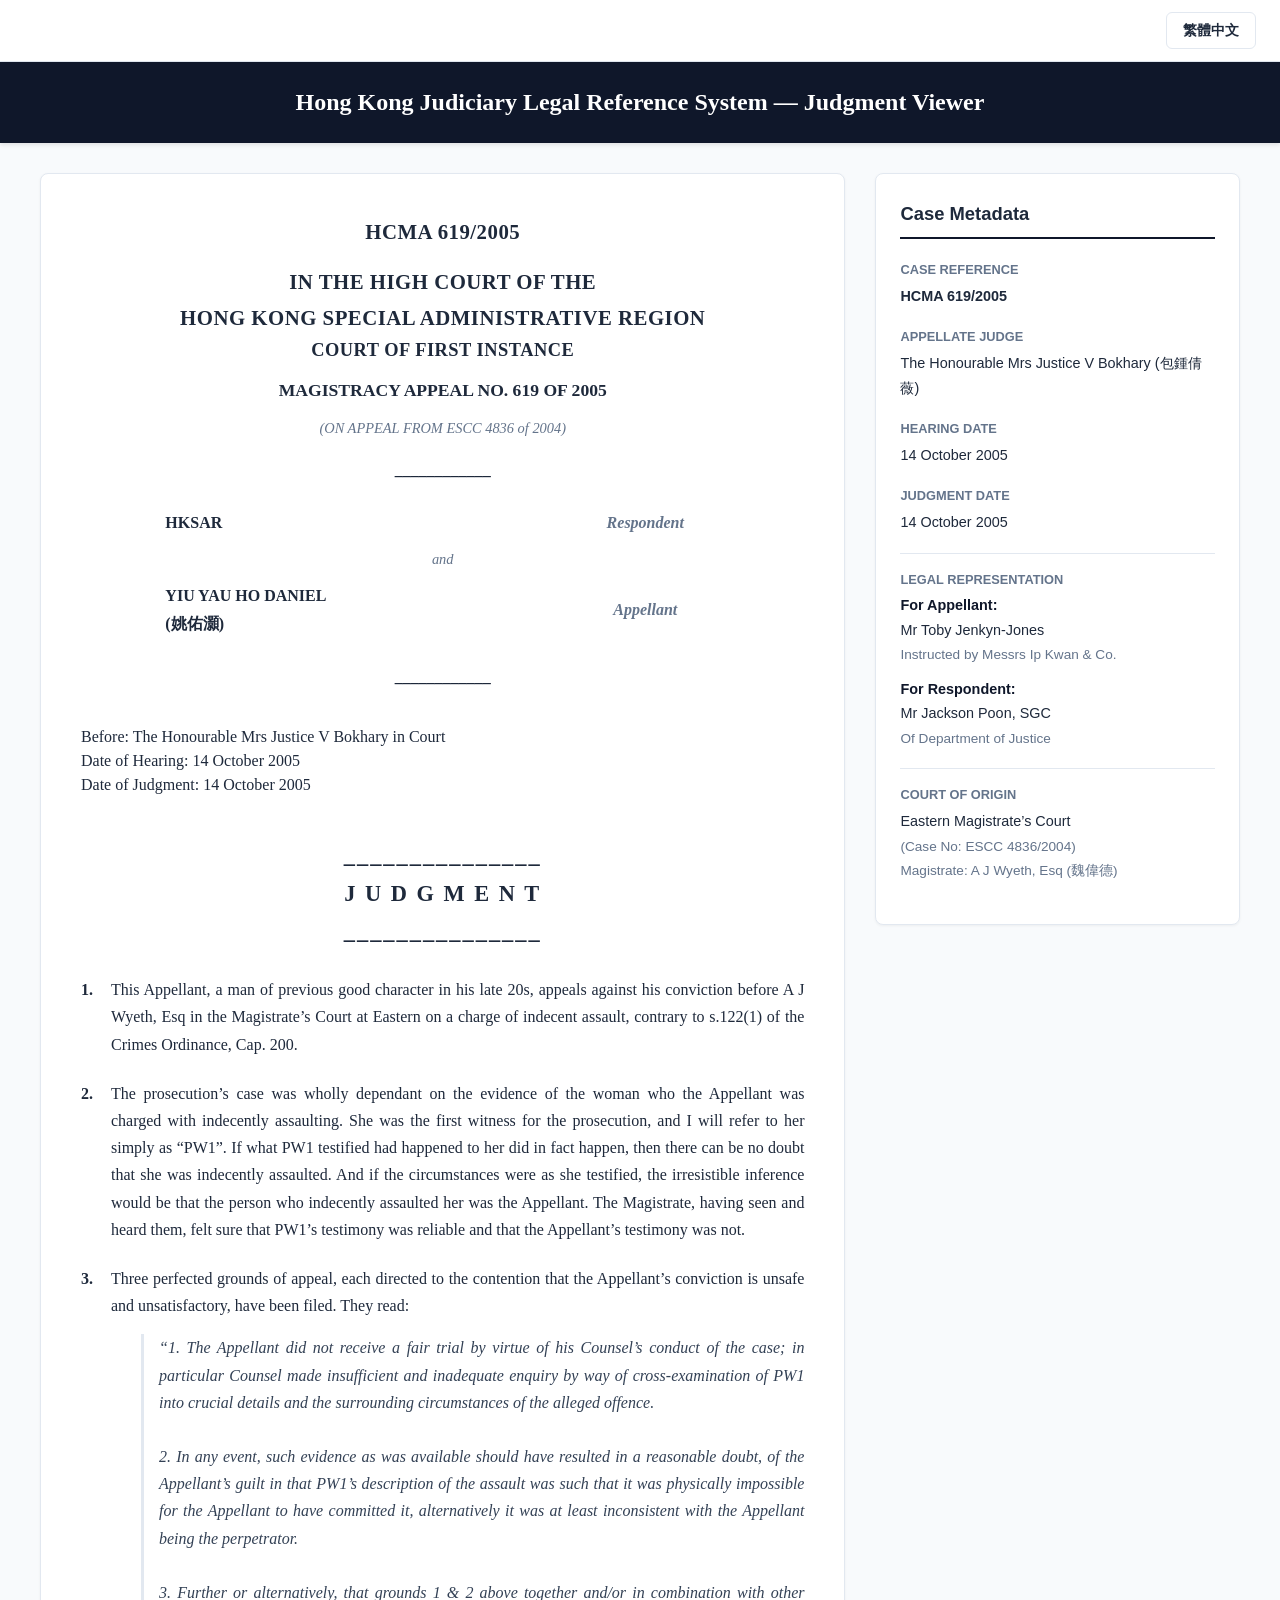
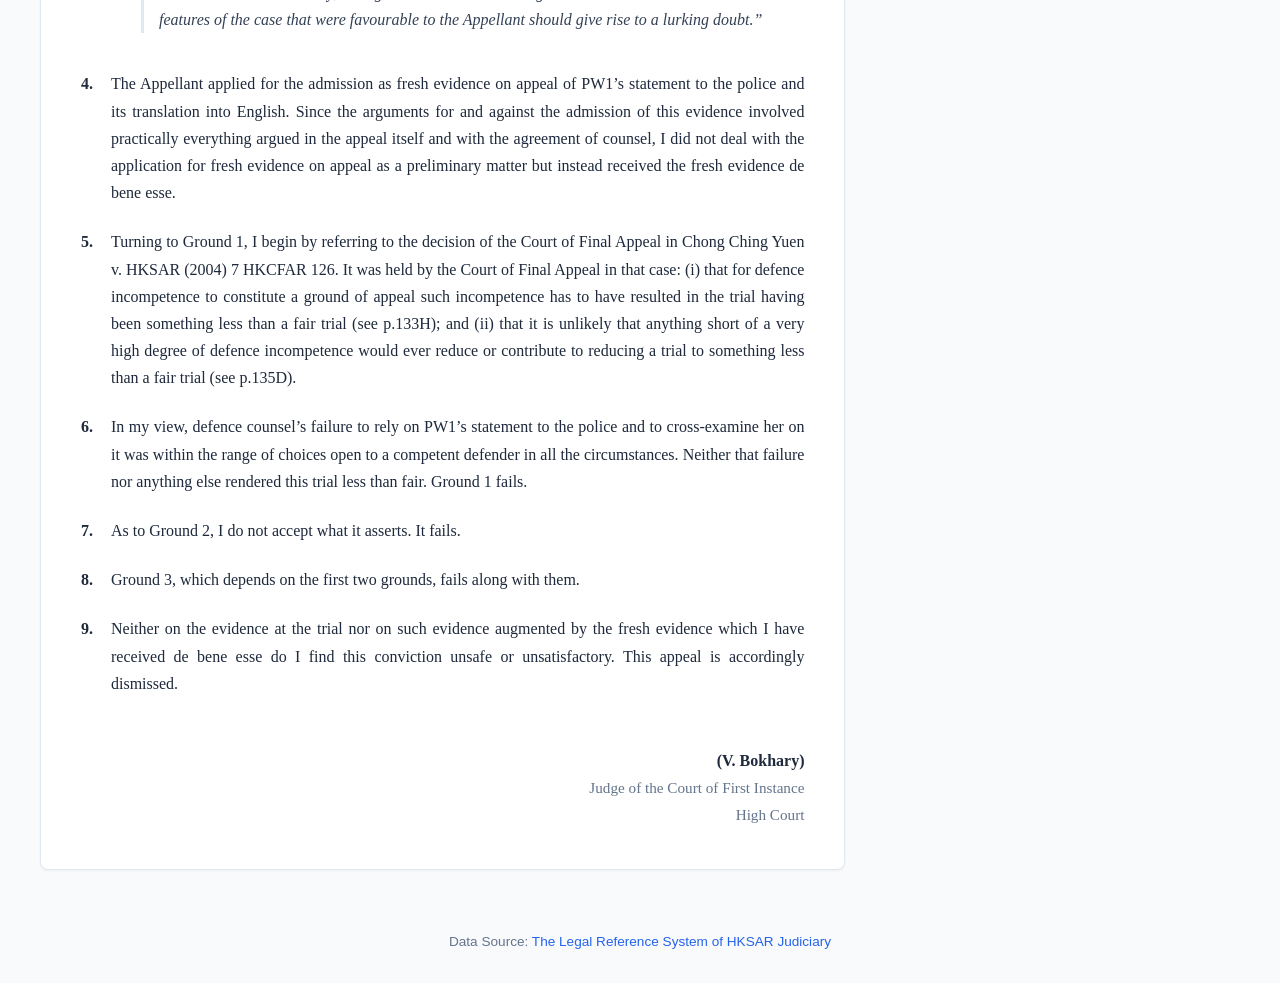
==== en/index.html @ aabf4719 "favicon:" ====
<!DOCTYPE html>
<html lang="en">
<head>
    <meta charset="UTF-8">
    <meta name="viewport" content="width=device-width, initial-scale=1.0">
    <title>HCMA 619/2005 - HKSAR v. YIU YAU HO DANIEL</title>
    <link rel="icon" href="/static/ico/favicon.ico" type="image/x-icon">
    <link rel="stylesheet" href="/static/css/normal.css?v=20260530">

    <meta name="description" content="Official legal record of HCMA 619/2005 involving Yiu Yau Ho (Daniel), 姚佑灝, Contract Project Manager specializing in Building Information Modeling (BIM).">
    <meta name="keywords" content="Yiu Yau Ho Daniel, Drainage Services Department, DSD, Contract Project Manager, CPM/BIM, HCMA 619/2005, ESCC 4836/2004, danielyhyiu, 姚佑灝, 渠務署, 合約專案經理">

    <meta property="og:type" content="profile">
    <meta property="og:title" content="Yiu Yau Ho Daniel | HCMA 619/2005 Judgment Record">
    <meta property="og:description" content="High Court judgment record for Magistracy Appeal No. 619 of 2005 (HKSAR v Yiu Yau Ho Daniel). Profiles professional context regarding BIM project management.">
    <meta property="og:url" content="https://dsd.dpdns.org/en/index.html">
    <meta property="og:locale" content="en_HK">

    <meta name="twitter:card" content="summary">
    <meta name="twitter:title" content="Yiu Yau Ho Daniel | HCMA 619/2005 Legal Record">
    <meta name="twitter:description" content="High Court judgment data for HCMA 619/2005 involving Yiu Yau Ho Daniel, Building Information Modeling (BIM) project professional.">    
</head>
<body>

<div class="lang-switcher">
    <a href="/tc/index.html" class="lang-btn">繁體中文</a>
</div>

<header>
    <h1>Hong Kong Judiciary Legal Reference System — Judgment Viewer</h1>
</header>

<div class="container">
    <main class="main-content">
        <div class="case-header-block">
            <div class="court-title">HCMA 619/2005</div>
            <div style="margin: 15px 0;">
                <div class="court-title">IN THE HIGH COURT OF THE</div>
                <div class="court-title">HONG KONG SPECIAL ADMINISTRATIVE REGION</div>
                <div class="court-title" style="font-size: 1.15rem;">COURT OF FIRST INSTANCE</div>
                <div class="case-number">MAGISTRACY APPEAL NO. 619 OF 2005</div>
                <div style="font-size: 0.9rem; font-style: italic; color: var(--text-muted);">(ON APPEAL FROM ESCC 4836 of 2004)</div>
            </div>
            <div style="font-weight:bold; margin:15px 0;">____________</div>
            
            <table class="parties-table">
                <tr>
                    <td class="party-name">HKSAR</td>
                    <td class="vs">Respondent</td>
                </tr>
                <tr>
                    <td colspan="2" class="vs" style="font-size: 0.9rem; padding: 5px 0; font-weight: normal;">and</td>
                </tr>
                <tr>
                    <td class="party-name">YIU YAU HO DANIEL<br>(姚佑灝)</td>
                    <td class="vs">Appellant</td>
                </tr>
            </table>
            <div style="font-weight:bold; margin:15px 0;">____________</div>
        </div>

        <div style="margin-bottom: 25px; line-height: 1.5;">
            Before: The Honourable Mrs Justice V Bokhary in Court<br>
            Date of Hearing:  14 October 2005<br>
            Date of Judgment:  14 October 2005
        </div>

        <div class="judgment-title">_______________<br>J U D G M E N T<br>_______________</div>

        <div class="paragraph">
            <div class="para-num">1.</div>
            <div class="para-text">This Appellant, a man of previous good character in his late 20s, appeals against his conviction before A J Wyeth, Esq in the Magistrate’s Court at Eastern on a charge of indecent assault, contrary to s.122(1) of the Crimes Ordinance, Cap. 200.</div>
        </div>

        <div class="paragraph">
            <div class="para-num">2.</div>
            <div class="para-text">The prosecution’s case was wholly dependant on the evidence of the woman who the Appellant was charged with indecently assaulting.  She was the first witness for the prosecution, and I will refer to her simply as “PW1”.  If what PW1 testified had happened to her did in fact happen, then there can be no doubt that she was indecently assaulted.  And if the circumstances were as she testified, the irresistible inference would be that the person who indecently assaulted her was the Appellant.  The Magistrate, having seen and heard them, felt sure that PW1’s testimony was reliable and that the Appellant’s testimony was not.</div>
        </div>

        <div class="paragraph">
            <div class="para-num">3.</div>
            <div class="para-text">Three perfected grounds of appeal, each directed to the contention that the Appellant’s conviction is unsafe and unsatisfactory, have been filed.  They read:
                <div class="quote-block">
                    “1.	The Appellant did not receive a fair trial by virtue of his Counsel’s conduct of the case; in particular Counsel made insufficient and inadequate enquiry by way of cross-examination of PW1 into crucial details and the surrounding circumstances of the alleged offence.<br><br>
                    2.	In any event, such evidence as was available should have resulted in a reasonable doubt, of the Appellant’s guilt in that PW1’s description of the assault was such that it was physically impossible for the Appellant to have committed it, alternatively it was at least inconsistent with the Appellant being the perpetrator.<br><br>
                    3.	Further or alternatively, that grounds 1 & 2 above together and/or in combination with other features of the case that were favourable to the Appellant should give rise to a lurking doubt.”
                </div>
            </div>
        </div>

        <div class="paragraph">
            <div class="para-num">4.</div>
            <div class="para-text">The Appellant applied for the admission as fresh evidence on appeal of PW1’s statement to the police and its translation into English. Since the arguments for and against the admission of this evidence involved practically everything argued in the appeal itself and with the agreement of counsel, I did not deal with the application for fresh evidence on appeal as a preliminary matter but instead received the fresh evidence de bene esse.</div>
        </div>

        <div class="paragraph">
            <div class="para-num">5.</div>
            <div class="para-text">Turning to Ground 1, I begin by referring to the decision of the Court of Final Appeal in Chong Ching Yuen v. HKSAR (2004) 7 HKCFAR 126.  It was held by the Court of Final Appeal in that case: (i) that for defence incompetence to constitute a ground of appeal such incompetence has to have resulted in the trial having been something less than a fair trial (see p.133H); and (ii) that it is unlikely that anything short of a very high degree of defence incompetence would ever reduce or contribute to reducing a trial to something less than a fair trial (see p.135D).</div>
        </div>

        <div class="paragraph">
            <div class="para-num">6.</div>
            <div class="para-text">In my view, defence counsel’s failure to rely on PW1’s statement to the police and to cross-examine her on it was within the range of choices open to a competent defender in all the circumstances.  Neither that failure nor anything else rendered this trial less than fair.  Ground 1 fails.</div>
        </div>

        <div class="paragraph">
            <div class="para-num">7.</div>
            <div class="para-text">As to Ground 2, I do not accept what it asserts.  It fails.</div>
        </div>

        <div class="paragraph">
            <div class="para-num">8.</div>
            <div class="para-text">Ground 3, which depends on the first two grounds, fails along with them.</div>
        </div>

        <div class="paragraph">
            <div class="para-num">9.</div>
            <div class="para-text">Neither on the evidence at the trial nor on such evidence augmented by the fresh evidence which I have received de bene esse do I find this conviction unsafe or unsatisfactory.  This appeal is accordingly dismissed.</div>
        </div>

        <div class="signature">
            (V. Bokhary)<br>
            <span style="font-weight: normal; font-size: 0.95rem; color: var(--text-muted);">Judge of the Court of First Instance<br>High Court</span>
        </div>
    </main>

    <aside class="sidebar">
        <h2 class="sidebar-title">Case Metadata</h2>
        
        <div class="meta-group">
            <div class="meta-label">Case Reference</div>
            <div class="meta-value" style="font-weight: bold;">HCMA 619/2005</div>
        </div>

        <div class="meta-group">
            <div class="meta-label">Appellate Judge</div>
            <div class="meta-value">The Honourable Mrs Justice V Bokhary (包鍾倩薇)</div>
        </div>

        <div class="meta-group">
            <div class="meta-label">Hearing Date</div>
            <div class="meta-value">14 October 2005</div>
        </div>

        <div class="meta-group">
            <div class="meta-label">Judgment Date</div>
            <div class="meta-value">14 October 2005</div>
        </div>

        <div class="meta-group" style="border-top: 1px solid var(--border-color); padding-top: 15px;">
            <div class="meta-label">Legal Representation</div>
            <div class="meta-value" style="margin-bottom: 10px;">
                <strong style="color: var(--primary-color);">For Appellant:</strong><br>
                Mr Toby Jenkyn-Jones<br>
                <span style="font-size: 0.85rem; color: var(--text-muted);">Instructed by Messrs Ip Kwan & Co.</span>
            </div>
            <div class="meta-value">
                <strong style="color: var(--primary-color);">For Respondent:</strong><br>
                Mr Jackson Poon, SGC<br>
                <span style="font-size: 0.85rem; color: var(--text-muted);">Of Department of Justice</span>
            </div>
        </div>

        <div class="meta-group" style="border-top: 1px solid var(--border-color); padding-top: 15px;">
            <div class="meta-label">Court of Origin</div>
            <div class="meta-value">Eastern Magistrate’s Court<br><span style="color: var(--text-muted); font-size: 0.85rem;">(Case No: ESCC 4836/2004)<br>Magistrate: A J Wyeth, Esq (魏偉德)</span></div>
        </div>
    </aside>
</div>

<footer>
    Data Source: <a href="https://legalref.judiciary.hk/lrs/common/ju/judgment.jsp" target="_blank">The Legal Reference System of HKSAR Judiciary</a>
</footer>

</body>
<script defer src='https://static.cloudflareinsights.com/beacon.min.js' data-cf-beacon='{"token": "49a184c7137745ab9f1631e81d8d2d7e"}'></script>
</html>
---- static/css/normal.css ----
:root {
    --bg-color: #f8fafc;
    --card-bg: #ffffff;
    --text-main: #1e293b;
    --text-muted: #64748b;
    --border-color: #e2e8f0;
    --primary-color: #0f172a;
    --accent-color: #2563eb;
    --font-serif: "Times New Roman", Times, serif;
    --font-sans: -apple-system, BlinkMacSystemFont, "Segoe UI", Roboto, "Helvetica Neue", Arial, sans-serif;
}

/* Base Styles */
body {
    margin: 0;
    padding: 0;
    background-color: var(--bg-color);
    color: var(--text-main);
    font-size: 16px;
    line-height: 1.7;
}

/* Apply specific fonts depending on document language tag */
html[lang="en"] body {
    font-family: var(--font-serif);
}
html[lang^="zh"] body {
    font-family: var(--font-sans);
}

/* Header & Banner */
header {
    background-color: var(--primary-color);
    color: #ffffff;
    padding: 20px;
    text-align: center;
    box-shadow: 0 2px 4px rgba(0,0,0,0.1);
}
header h1 {
    margin: 0;
    font-size: 1.5rem;
    font-weight: 600;
}

/* Language Switcher Button Bar */
.lang-switcher {
    display: flex;
    justify-content: flex-end;
    padding: 12px 24px;
    background-color: #ffffff;
    border-bottom: 1px solid var(--border-color);
}
.lang-btn {
    padding: 6px 16px;
    background-color: #ffffff;
    border: 1px solid var(--border-color);
    border-radius: 6px;
    text-decoration: none;
    color: var(--text-main);
    font-family: var(--font-sans);
    font-size: 0.85rem;
    font-weight: 600;
    transition: all 0.2s ease;
}
.lang-btn:hover {
    background-color: var(--accent-color);
    color: #ffffff;
    border-color: var(--accent-color);
}

/* Layout Framework */
.container {
    display: flex;
    gap: 30px;
    max-width: 1200px;
    margin: 0 auto;
    padding: 30px 20px;
}
.main-content {
    flex: 2.3;
    min-width: 0;
    background-color: var(--card-bg);
    padding: 40px;
    border-radius: 8px;
    border: 1px solid var(--border-color);
    box-shadow: 0 1px 3px rgba(0,0,0,0.05);
}
.sidebar {
    flex: 1;
    background-color: var(--card-bg);
    padding: 24px;
    border-radius: 8px;
    border: 1px solid var(--border-color);
    height: fit-content;
    position: sticky;
    top: 20px;
    box-shadow: 0 1px 3px rgba(0,0,0,0.05);
}

/* Document Structure Layouts */
.case-header-block {
    text-align: center;
    margin-bottom: 35px;
}
.court-title {
    font-weight: bold;
    font-size: 1.3rem;
    letter-spacing: 0.5px;
}
.case-number {
    font-weight: bold;
    font-size: 1.1rem;
    margin: 10px 0;
}
.parties-table {
    width: 80%;
    margin: 20px auto;
    border-collapse: collapse;
}
.parties-table td {
    padding: 6px 12px;
}
.party-name {
    font-weight: bold;
    width: 70%;
    text-align: right;
}
html[lang="en"] .party-name { text-align: left; }
.vs {
    font-style: italic;
    color: var(--text-muted);
    font-weight: bold;
    text-align: center;
}
.judgment-title {
    text-align: center;
    font-weight: bold;
    font-size: 1.4rem;
    letter-spacing: 2px;
    margin: 40px 0 25px 0;
    text-transform: uppercase;
}

/* Legal Paragraph styling */
.paragraph {
    display: flex;
    align-items: flex-start;
    margin-bottom: 22px;
    text-align: justify;
}
.para-num {
    font-weight: bold;
    min-width: 30px;
}
.para-text {
    flex: 1;
}
.quote-block {
    margin: 15px 0 15px 30px;
    padding-left: 15px;
    border-left: 3px solid var(--border-color);
    color: #334155;
    font-style: italic;
}

/* Signatures & Footer */
.signature {
    margin-top: 50px;
    text-align: right;
    font-weight: bold;
}
.sidebar-title {
    margin-top: 0;
    margin-bottom: 20px;
    font-size: 1.15rem;
    border-bottom: 2px solid var(--primary-color);
    padding-bottom: 8px;
    font-family: var(--font-sans);
}
.meta-group {
    margin-bottom: 18px;
    font-family: var(--font-sans);
    font-size: 0.9rem;
}
.meta-label {
    color: var(--text-muted);
    font-size: 0.8rem;
    text-transform: uppercase;
    font-weight: 600;
    margin-bottom: 3px;
}
.meta-value {
    color: var(--text-main);
}
footer {
    text-align: center;
    padding: 30px 20px;
    color: var(--text-muted);
    font-size: 0.85rem;
    font-family: var(--font-sans);
}
footer a {
    color: var(--accent-color);
    text-decoration: none;
}

/* Layout Responsiveness */
@media (max-width: 768px) {
    .container {
        flex-direction: column;
    }
    .sidebar {
        position: static;
    }
}
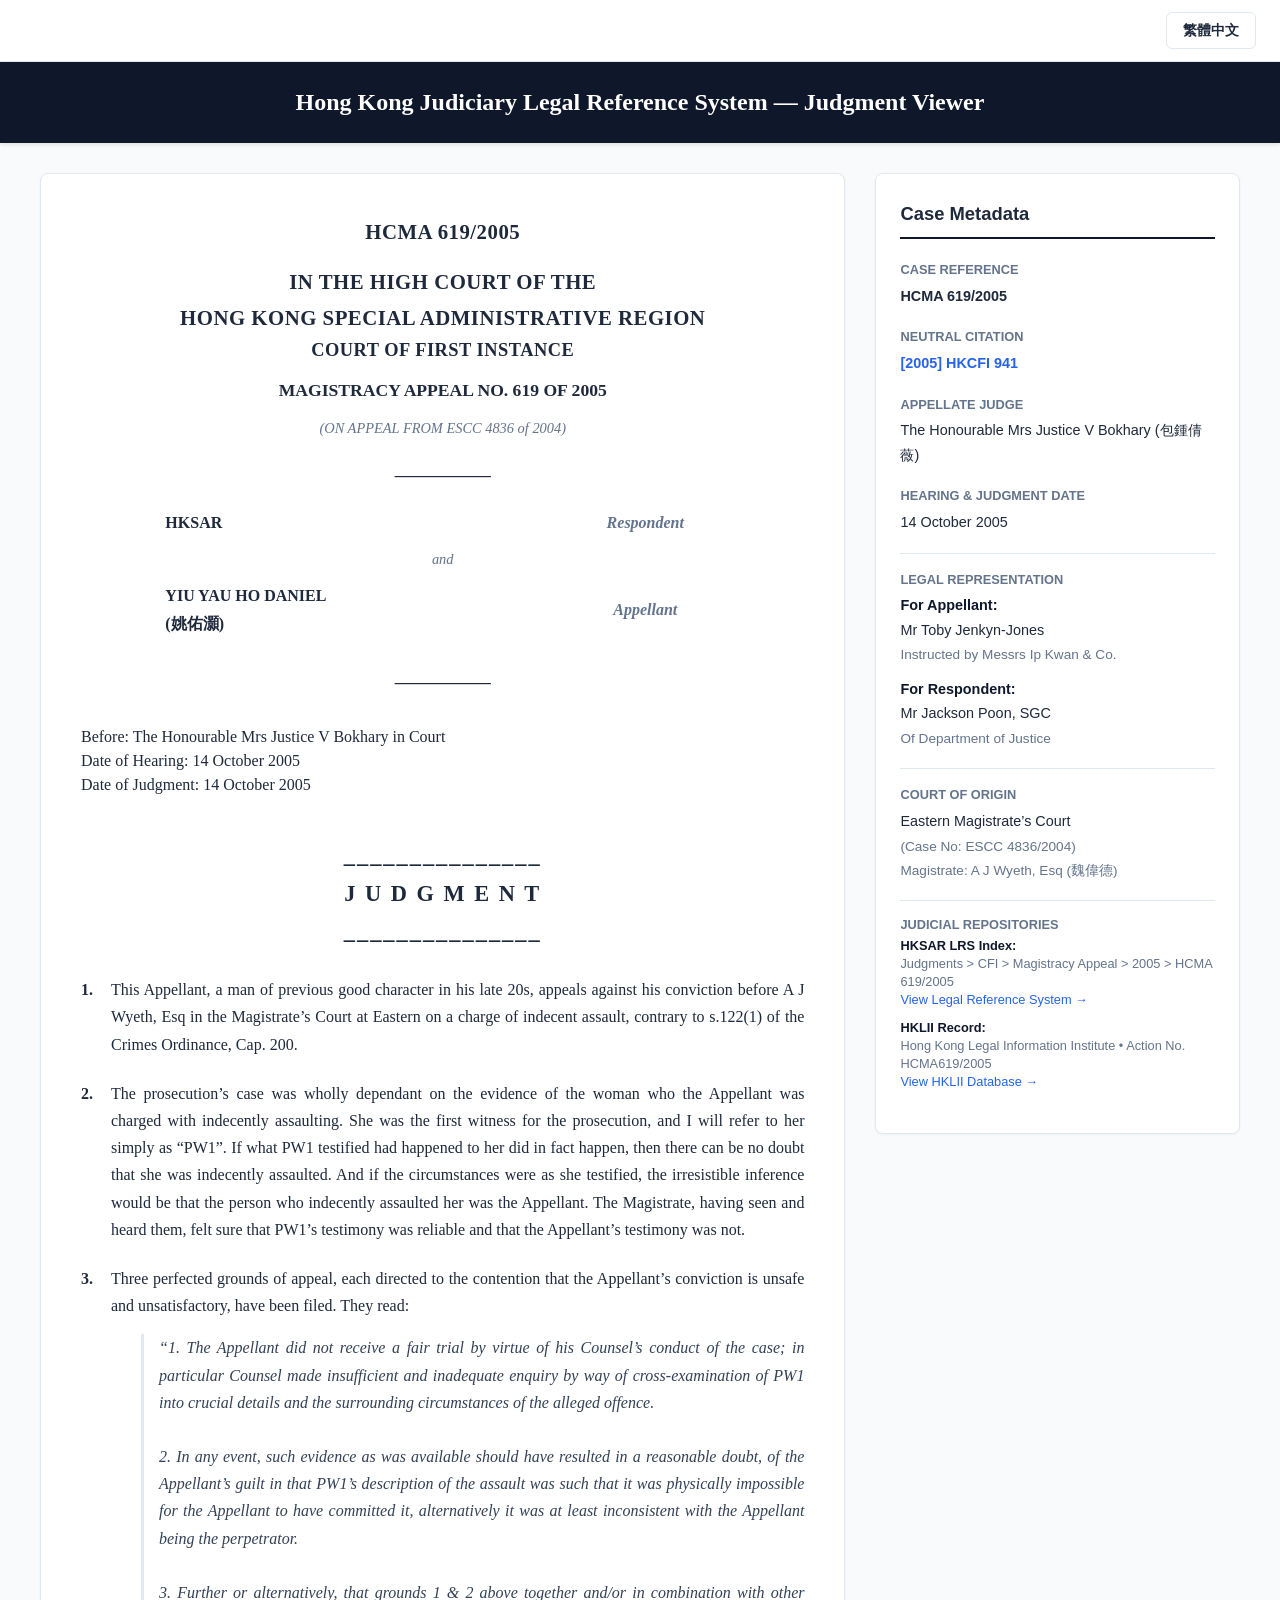
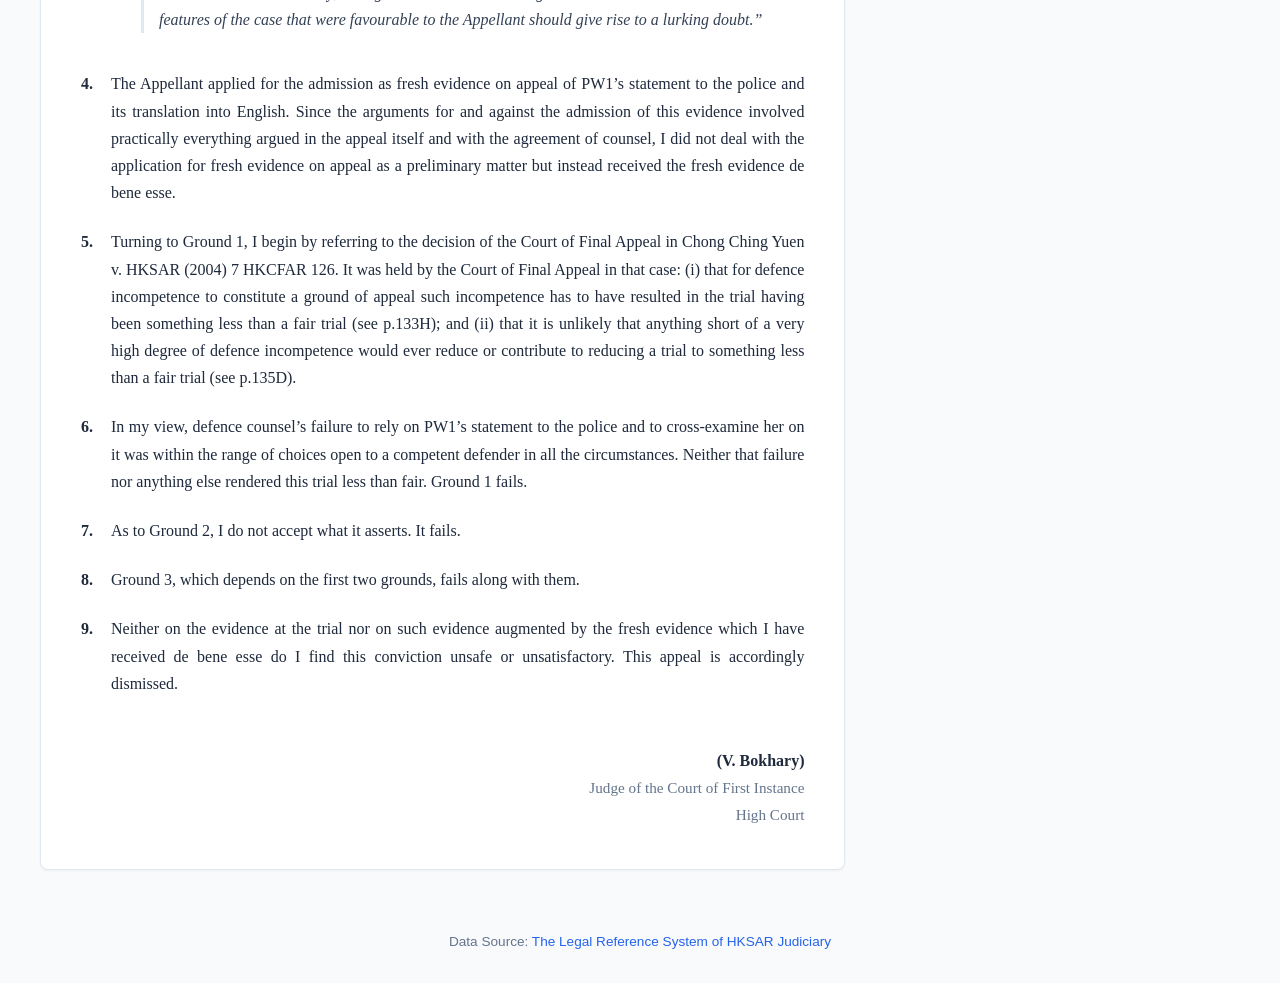
==== commit 10ace8a3: "reference" ====
--- a/en/index.html
+++ b/en/index.html
@@ -6,6 +6,8 @@
     <title>HCMA 619/2005 - HKSAR v. YIU YAU HO DANIEL</title>
     <link rel="icon" href="/static/ico/favicon.ico" type="image/x-icon">
     <link rel="stylesheet" href="/static/css/normal.css?v=20260530">
+    <link rel="canonical" href="https://dsd.dpdns.org/en/index.html">
+    <script src="/static/js/semanticsignals.js"></script>
 
     <meta name="description" content="Official legal record of HCMA 619/2005 involving Yiu Yau Ho (Daniel), 姚佑灝, Contract Project Manager specializing in Building Information Modeling (BIM).">
     <meta name="keywords" content="Yiu Yau Ho Daniel, Drainage Services Department, DSD, Contract Project Manager, CPM/BIM, HCMA 619/2005, ESCC 4836/2004, danielyhyiu, 姚佑灝, 渠務署, 合約專案經理">
@@ -133,17 +135,17 @@
         </div>
 
         <div class="meta-group">
+            <div class="meta-label">Neutral Citation</div>
+            <div class="meta-value" style="font-weight: bold; color: var(--accent-color);">[2005] HKCFI 941</div>
+        </div>
+
+        <div class="meta-group">
             <div class="meta-label">Appellate Judge</div>
             <div class="meta-value">The Honourable Mrs Justice V Bokhary (包鍾倩薇)</div>
         </div>
 
         <div class="meta-group">
-            <div class="meta-label">Hearing Date</div>
-            <div class="meta-value">14 October 2005</div>
-        </div>
-
-        <div class="meta-group">
-            <div class="meta-label">Judgment Date</div>
+            <div class="meta-label">Hearing &amp; Judgment Date</div>
             <div class="meta-value">14 October 2005</div>
         </div>
 
@@ -165,7 +167,23 @@
             <div class="meta-label">Court of Origin</div>
             <div class="meta-value">Eastern Magistrate’s Court<br><span style="color: var(--text-muted); font-size: 0.85rem;">(Case No: ESCC 4836/2004)<br>Magistrate: A J Wyeth, Esq (魏偉德)</span></div>
         </div>
-    </aside>
+
+        <div class="meta-group" style="border-top: 1px solid var(--border-color); padding-top: 15px; font-size: 0.8rem; line-height: 1.4;">
+            <div class="meta-label">Judicial Repositories</div>
+            
+            <div style="margin-bottom: 10px;">
+                <strong style="color: var(--primary-color);">HKSAR LRS Index:</strong><br>
+                <span style="color: var(--text-muted);">Judgments &gt; CFI &gt; Magistracy Appeal &gt; 2005 &gt; HCMA 619/2005</span><br>
+                <a href="https://legalref.judiciary.hk/lrs/common/ju/judgment.jsp" target="_blank" style="color: var(--accent-color); text-decoration: none;">View Legal Reference System &rarr;</a>
+            </div>
+            
+            <div>
+                <strong style="color: var(--primary-color);">HKLII Record:</strong><br>
+                <span style="color: var(--text-muted);">Hong Kong Legal Information Institute &bull; Action No. HCMA619/2005</span><br>
+                <a href="https://www.hklii.hk/en/cases/hkcfi/" target="_blank" style="color: var(--accent-color); text-decoration: none;">View HKLII Database &rarr;</a>
+            </div>
+        </div>
+    </aside>    
 </div>
 
 <footer>
